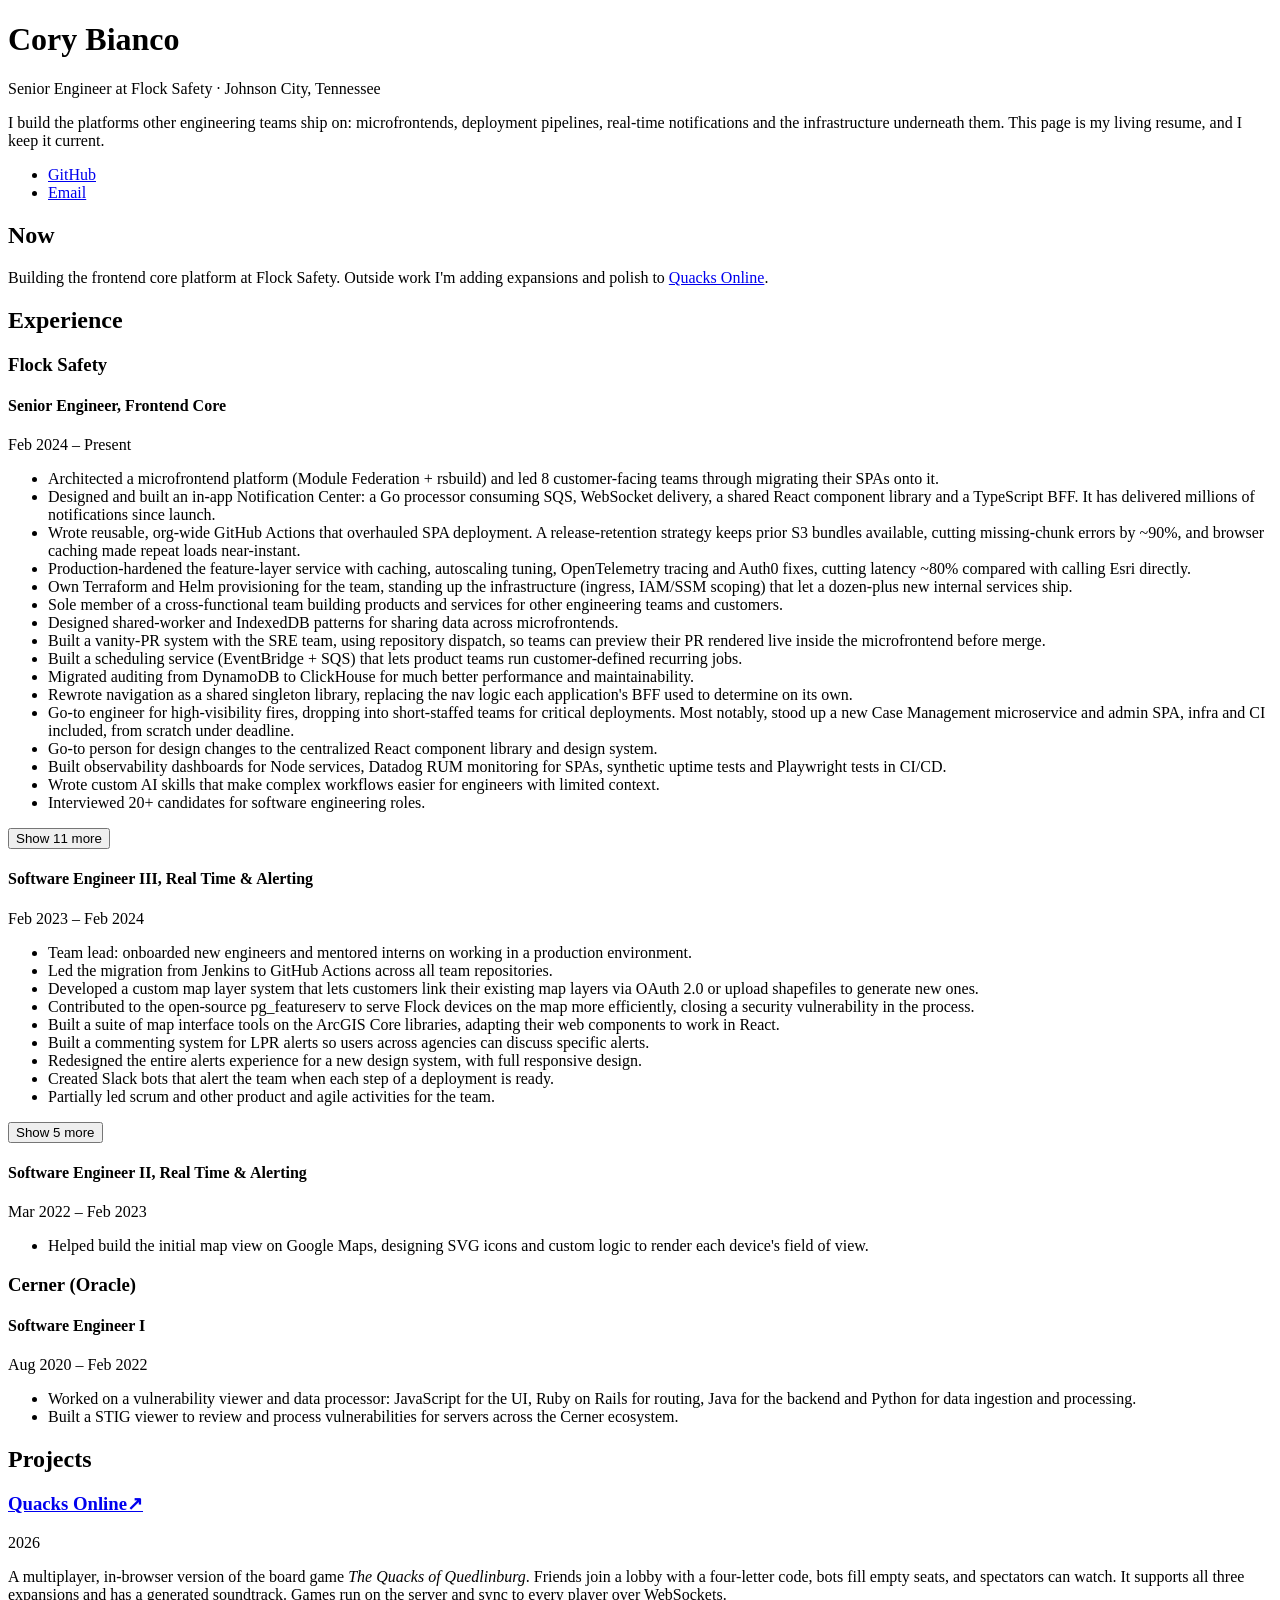
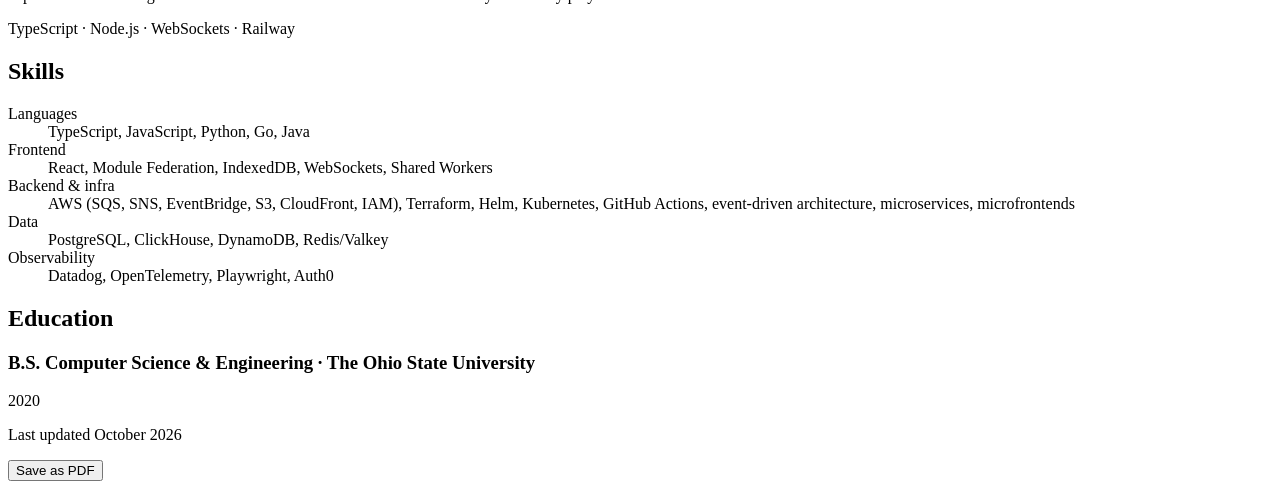
==== public/index.html @ 52268184 "First version of coryb.info A living resume: experience, projects, skills and education, with light " ====
<!doctype html>
<html lang="en">
<head>
  <meta charset="utf-8">
  <meta name="viewport" content="width=device-width, initial-scale=1">
  <title>Cory Bianco</title>
  <meta name="description" content="Cory Bianco, senior engineer at Flock Safety. A living resume: what I'm working on, where I've worked, and what I've built.">
  <link rel="canonical" href="https://coryb.info/">

  <meta property="og:type" content="profile">
  <meta property="og:title" content="Cory Bianco">
  <meta property="og:description" content="Senior engineer at Flock Safety. A living resume: what I'm working on, where I've worked, and what I've built.">
  <meta property="og:url" content="https://coryb.info/">

  <meta name="theme-color" content="#fbfbf9" media="(prefers-color-scheme: light)">
  <meta name="theme-color" content="#111112" media="(prefers-color-scheme: dark)">
  <link rel="icon" href="/favicon.svg" type="image/svg+xml">

  <link rel="preconnect" href="https://fonts.googleapis.com">
  <link rel="preconnect" href="https://fonts.gstatic.com" crossorigin>
  <link rel="stylesheet" href="https://fonts.googleapis.com/css2?family=Inter:opsz,wght@14..32,400..600&display=swap">
  <link rel="stylesheet" href="/styles.css">
  <script>document.documentElement.classList.add("js");</script>

  <script type="application/ld+json">
  {
    "@context": "https://schema.org",
    "@type": "Person",
    "name": "Cory Bianco",
    "url": "https://coryb.info/",
    "jobTitle": "Senior Engineer",
    "worksFor": { "@type": "Organization", "name": "Flock Safety" },
    "alumniOf": { "@type": "CollegeOrUniversity", "name": "The Ohio State University" },
    "address": { "@type": "PostalAddress", "addressLocality": "Johnson City", "addressRegion": "TN" },
    "sameAs": ["https://github.com/CoryBianco"]
  }
  </script>
</head>
<body>
  <main class="page">

    <header class="intro">
      <h1>Cory Bianco</h1>
      <p class="role">Senior Engineer at Flock Safety · Johnson City, Tennessee</p>
      <p class="lede">
        I build the platforms other engineering teams ship on: microfrontends, deployment
        pipelines, real-time notifications and the infrastructure underneath them. This page
        is my living resume, and I keep it current.
      </p>
      <ul class="links">
        <li><a href="https://github.com/CoryBianco" data-print="github.com/CoryBianco">GitHub</a></li>
        <li><a href="mailto:corybdev@gmail.com" data-print="corybdev@gmail.com">Email</a></li>
      </ul>
    </header>

    <section class="section web-only" aria-labelledby="now-h">
      <h2 id="now-h">Now</h2>
      <div class="section-body">
        <!-- Update this whenever your focus changes -->
        <p>
          Building the frontend core platform at Flock Safety. Outside work I'm adding
          expansions and polish to <a href="https://quacks.coryb.info">Quacks Online</a>.
        </p>
      </div>
    </section>

    <section class="section" aria-labelledby="experience-h">
      <h2 id="experience-h">Experience</h2>
      <div class="section-body">
        <!--
          Newest first. Each role shows its first few bullets; bullets with class="extra"
          sit behind a "Show N more" button on screen and always appear when printed.
        -->
        <article class="company">
          <h3>Flock Safety</h3>
          <div class="roles">

            <div class="role">
              <div class="entry-head">
                <h4>Senior Engineer, Frontend Core</h4>
                <span class="when">Feb 2024 – Present</span>
              </div>
              <ul id="flock-senior">
                <li>Architected a microfrontend platform (Module Federation + rsbuild) and led 8 customer-facing teams through migrating their SPAs onto it.</li>
                <li>Designed and built an in-app Notification Center: a Go processor consuming SQS, WebSocket delivery, a shared React component library and a TypeScript BFF. It has delivered millions of notifications since launch.</li>
                <li>Wrote reusable, org-wide GitHub Actions that overhauled SPA deployment. A release-retention strategy keeps prior S3 bundles available, cutting missing-chunk errors by ~90%, and browser caching made repeat loads near-instant.</li>
                <li>Production-hardened the feature-layer service with caching, autoscaling tuning, OpenTelemetry tracing and Auth0 fixes, cutting latency ~80% compared with calling Esri directly.</li>
                <li>Own Terraform and Helm provisioning for the team, standing up the infrastructure (ingress, IAM/SSM scoping) that let a dozen-plus new internal services ship.</li>
                <li class="extra">Sole member of a cross-functional team building products and services for other engineering teams and customers.</li>
                <li class="extra">Designed shared-worker and IndexedDB patterns for sharing data across microfrontends.</li>
                <li class="extra">Built a vanity-PR system with the SRE team, using repository dispatch, so teams can preview their PR rendered live inside the microfrontend before merge.</li>
                <li class="extra">Built a scheduling service (EventBridge + SQS) that lets product teams run customer-defined recurring jobs.</li>
                <li class="extra">Migrated auditing from DynamoDB to ClickHouse for much better performance and maintainability.</li>
                <li class="extra">Rewrote navigation as a shared singleton library, replacing the nav logic each application's BFF used to determine on its own.</li>
                <li class="extra">Go-to engineer for high-visibility fires, dropping into short-staffed teams for critical deployments. Most notably, stood up a new Case Management microservice and admin SPA, infra and CI included, from scratch under deadline.</li>
                <li class="extra">Go-to person for design changes to the centralized React component library and design system.</li>
                <li class="extra">Built observability dashboards for Node services, Datadog RUM monitoring for SPAs, synthetic uptime tests and Playwright tests in CI/CD.</li>
                <li class="extra">Wrote custom AI skills that make complex workflows easier for engineers with limited context.</li>
                <li class="extra">Interviewed 20+ candidates for software engineering roles.</li>
              </ul>
              <button type="button" class="text-btn more-btn" aria-expanded="false" aria-controls="flock-senior">Show more</button>
            </div>

            <div class="role">
              <div class="entry-head">
                <h4>Software Engineer III, Real Time &amp; Alerting</h4>
                <span class="when">Feb 2023 – Feb 2024</span>
              </div>
              <ul id="flock-se3">
                <li>Team lead: onboarded new engineers and mentored interns on working in a production environment.</li>
                <li>Led the migration from Jenkins to GitHub Actions across all team repositories.</li>
                <li>Developed a custom map layer system that lets customers link their existing map layers via OAuth 2.0 or upload shapefiles to generate new ones.</li>
                <li>Contributed to the open-source pg_featureserv to serve Flock devices on the map more efficiently, closing a security vulnerability in the process.</li>
                <li class="extra">Built a suite of map interface tools on the ArcGIS Core libraries, adapting their web components to work in React.</li>
                <li class="extra">Built a commenting system for LPR alerts so users across agencies can discuss specific alerts.</li>
                <li class="extra">Redesigned the entire alerts experience for a new design system, with full responsive design.</li>
                <li class="extra">Created Slack bots that alert the team when each step of a deployment is ready.</li>
                <li class="extra">Partially led scrum and other product and agile activities for the team.</li>
              </ul>
              <button type="button" class="text-btn more-btn" aria-expanded="false" aria-controls="flock-se3">Show more</button>
            </div>

            <div class="role">
              <div class="entry-head">
                <h4>Software Engineer II, Real Time &amp; Alerting</h4>
                <span class="when">Mar 2022 – Feb 2023</span>
              </div>
              <ul>
                <li>Helped build the initial map view on Google Maps, designing SVG icons and custom logic to render each device's field of view.</li>
              </ul>
            </div>

          </div>
        </article>

        <article class="company">
          <h3>Cerner <span class="org">(Oracle)</span></h3>
          <div class="roles">
            <div class="role">
              <div class="entry-head">
                <h4>Software Engineer I</h4>
                <span class="when">Aug 2020 – Feb 2022</span>
              </div>
              <ul>
                <li>Worked on a vulnerability viewer and data processor: JavaScript for the UI, Ruby on Rails for routing, Java for the backend and Python for data ingestion and processing.</li>
                <li>Built a STIG viewer to review and process vulnerabilities for servers across the Cerner ecosystem.</li>
              </ul>
            </div>
          </div>
        </article>
      </div>
    </section>

    <section class="section" aria-labelledby="projects-h">
      <h2 id="projects-h">Projects</h2>
      <div class="section-body">
        <article class="entry">
          <div class="entry-head">
            <h3><a href="https://quacks.coryb.info" data-print="quacks.coryb.info">Quacks Online<span class="arrow" aria-hidden="true">↗</span></a></h3>
            <span class="when">2026</span>
          </div>
          <p>
            A multiplayer, in-browser version of the board game <i>The Quacks of Quedlinburg</i>.
            Friends join a lobby with a four-letter code, bots fill empty seats, and spectators
            can watch. It supports all three expansions and has a generated soundtrack. Games
            run on the server and sync to every player over WebSockets.
          </p>
          <p class="stack">TypeScript · Node.js · WebSockets · Railway</p>
        </article>

        <!-- To add a project, copy the <article> above. -->
      </div>
    </section>

    <section class="section" aria-labelledby="skills-h">
      <h2 id="skills-h">Skills</h2>
      <div class="section-body">
        <dl class="skills">
          <div><dt>Languages</dt><dd>TypeScript, JavaScript, Python, Go, Java</dd></div>
          <div><dt>Frontend</dt><dd>React, Module Federation, IndexedDB, WebSockets, Shared Workers</dd></div>
          <div><dt>Backend &amp; infra</dt><dd>AWS (SQS, SNS, EventBridge, S3, CloudFront, IAM), Terraform, Helm, Kubernetes, GitHub Actions, event-driven architecture, microservices, microfrontends</dd></div>
          <div><dt>Data</dt><dd>PostgreSQL, ClickHouse, DynamoDB, Redis/Valkey</dd></div>
          <div><dt>Observability</dt><dd>Datadog, OpenTelemetry, Playwright, Auth0</dd></div>
        </dl>
      </div>
    </section>

    <section class="section" aria-labelledby="education-h">
      <h2 id="education-h">Education</h2>
      <div class="section-body">
        <article class="entry">
          <div class="entry-head">
            <h3>B.S. Computer Science &amp; Engineering <span class="org">· The Ohio State University</span></h3>
            <span class="when">2020</span>
          </div>
        </article>
      </div>
    </section>

    <footer class="foot">
      <!-- Update this date whenever you edit the page -->
      <p>Last updated <time datetime="2026-10">October 2026</time></p>
      <button type="button" class="text-btn print-btn" id="print-btn">Save as PDF</button>
    </footer>

  </main>

  <script>
    document.getElementById("print-btn").addEventListener("click", function () {
      window.print();
    });

    document.querySelectorAll(".more-btn").forEach(function (btn) {
      var list = document.getElementById(btn.getAttribute("aria-controls"));
      var count = list.querySelectorAll(".extra").length;

      function render() {
        var open = btn.getAttribute("aria-expanded") === "true";
        list.classList.toggle("is-open", open);
        btn.textContent = open ? "Show less" : "Show " + count + " more";
      }

      btn.addEventListener("click", function () {
        var open = btn.getAttribute("aria-expanded") !== "true";
        btn.setAttribute("aria-expanded", String(open));
        render();
      });

      render();
    });
  </script>
</body>
</html>
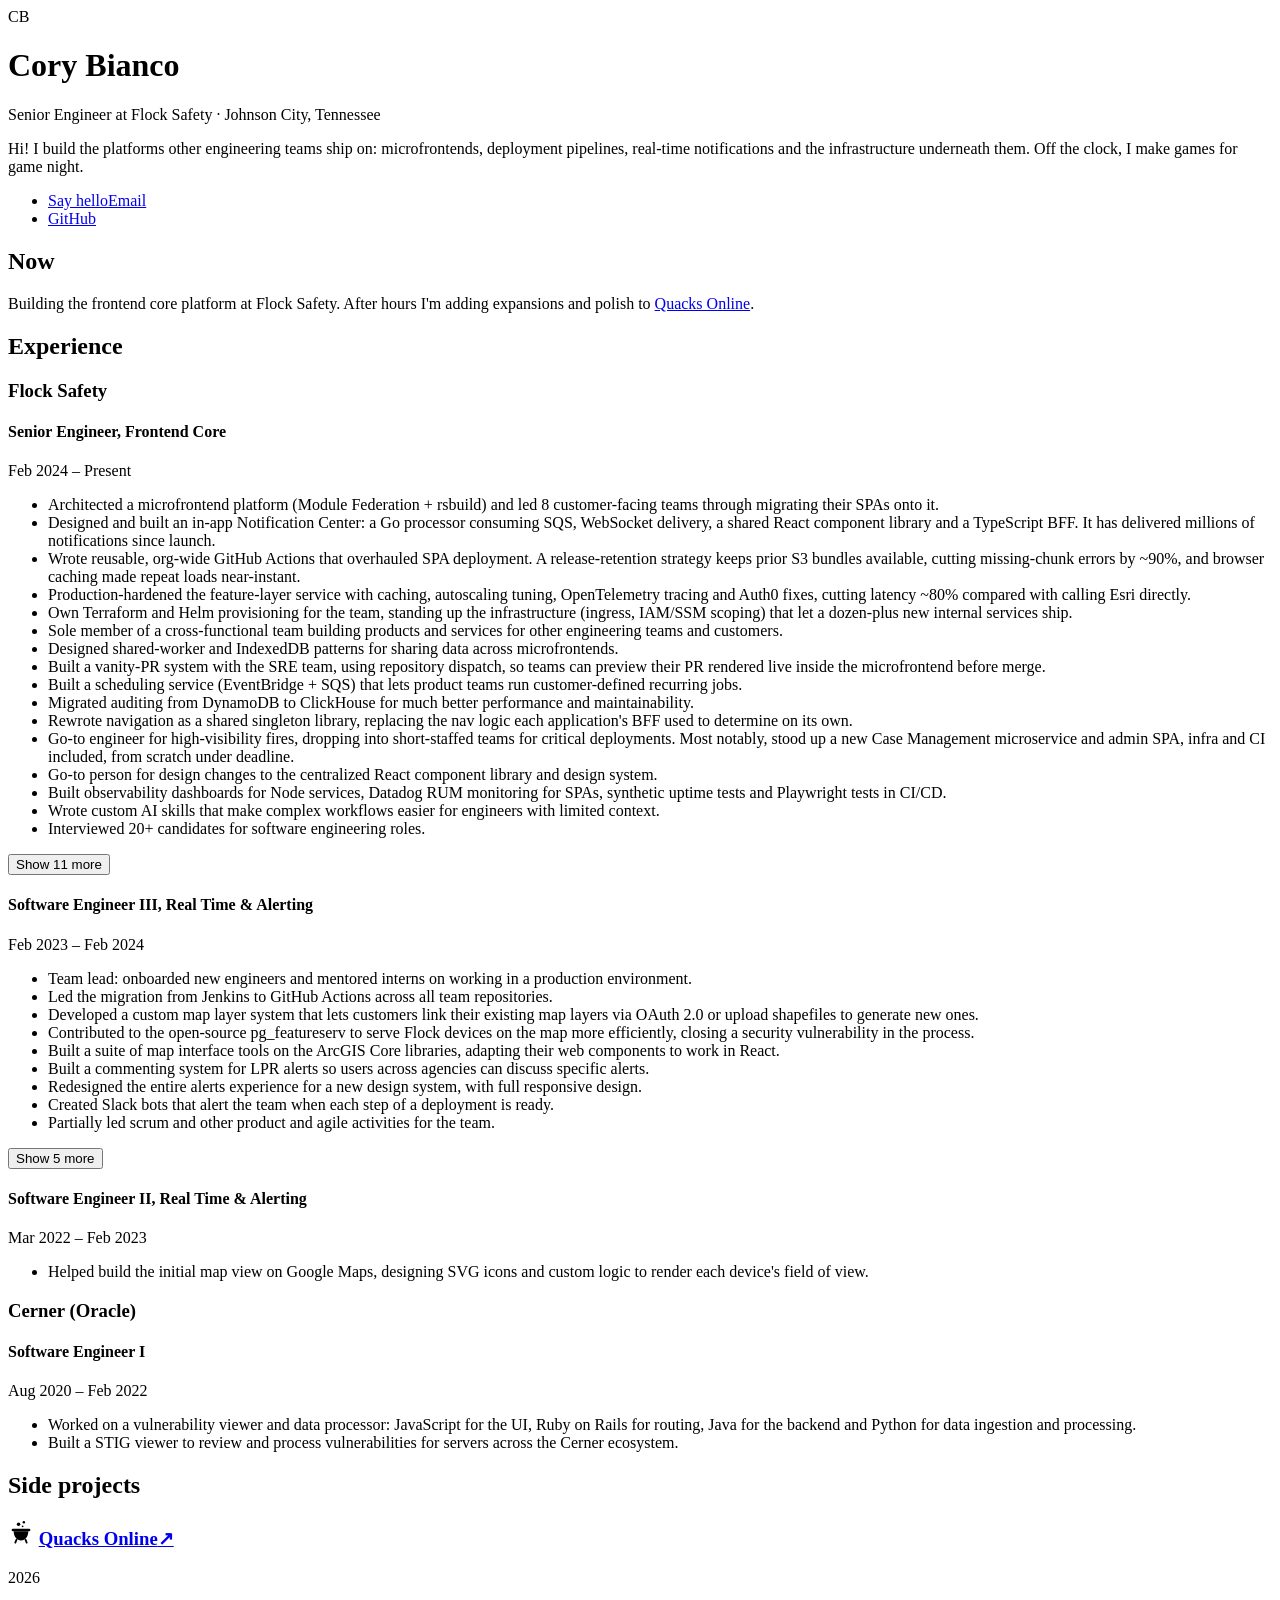
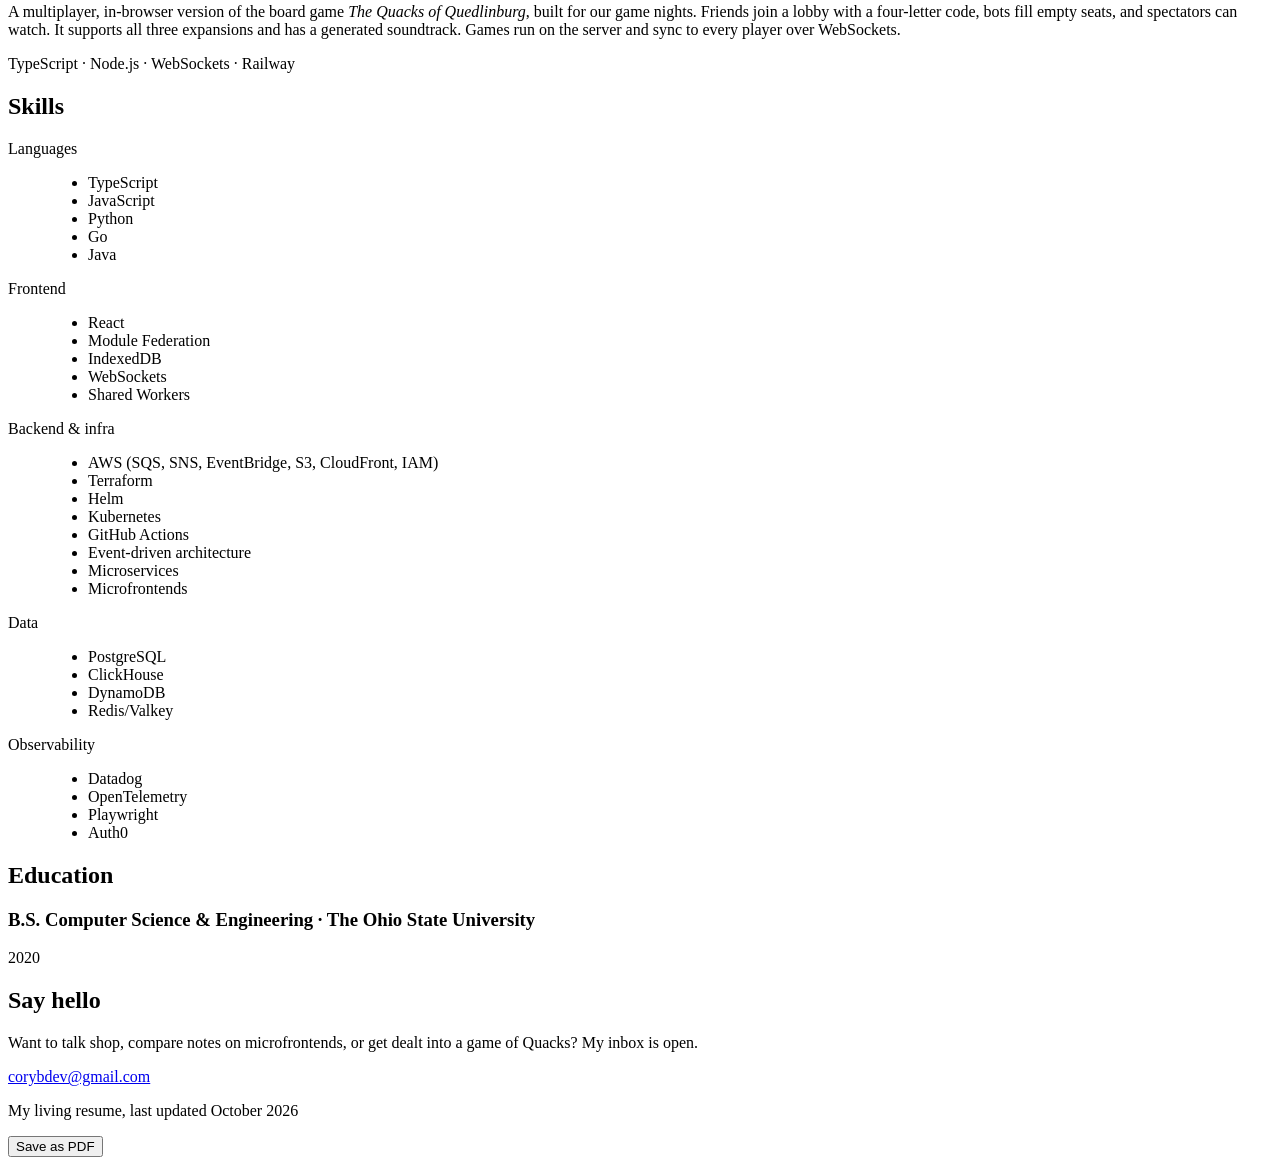
==== commit ef76dbc1: "Give the site a warmer look Swap the cool blue palette for cream and terracotta, set headings in Fra" ====
--- a/public/index.html
+++ b/public/index.html
@@ -12,13 +12,13 @@
   <meta property="og:description" content="Senior engineer at Flock Safety. A living resume: what I'm working on, where I've worked, and what I've built.">
   <meta property="og:url" content="https://coryb.info/">
 
-  <meta name="theme-color" content="#fbfbf9" media="(prefers-color-scheme: light)">
-  <meta name="theme-color" content="#111112" media="(prefers-color-scheme: dark)">
+  <meta name="theme-color" content="#faf6f0" media="(prefers-color-scheme: light)">
+  <meta name="theme-color" content="#1a1613" media="(prefers-color-scheme: dark)">
   <link rel="icon" href="/favicon.svg" type="image/svg+xml">
 
   <link rel="preconnect" href="https://fonts.googleapis.com">
   <link rel="preconnect" href="https://fonts.gstatic.com" crossorigin>
-  <link rel="stylesheet" href="https://fonts.googleapis.com/css2?family=Inter:opsz,wght@14..32,400..600&display=swap">
+  <link rel="stylesheet" href="https://fonts.googleapis.com/css2?family=Fraunces:ital,opsz,wght,SOFT@0,9..144,300..700,0..100;1,9..144,300..700,0..100&family=Inter:opsz,wght@14..32,400..600&display=swap">
   <link rel="stylesheet" href="/styles.css">
   <script>document.documentElement.classList.add("js");</script>
 
@@ -40,16 +40,21 @@
   <main class="page">
 
     <header class="intro">
+      <!-- To use a photo instead, save it as public/avatar.jpg and replace this span with:
+           <img class="avatar" src="/avatar.jpg" alt="" width="60" height="60"> -->
+      <span class="avatar" aria-hidden="true">CB</span>
       <h1>Cory Bianco</h1>
-      <p class="role">Senior Engineer at Flock Safety · Johnson City, Tennessee</p>
+      <p class="tagline">Senior Engineer at Flock Safety · Johnson City, Tennessee</p>
       <p class="lede">
-        I build the platforms other engineering teams ship on: microfrontends, deployment
-        pipelines, real-time notifications and the infrastructure underneath them. This page
-        is my living resume, and I keep it current.
+        Hi! I build the platforms other engineering teams ship on: microfrontends,
+        deployment pipelines, real-time notifications and the infrastructure underneath
+        them. Off the clock, I make games for game night.
       </p>
-      <ul class="links">
+      <ul class="actions">
+        <li>
+          <a class="pill" href="mailto:corybdev@gmail.com" data-print="corybdev@gmail.com"><span class="screen-only">Say hello</span><span class="print-only">Email</span></a>
+        </li>
         <li><a href="https://github.com/CoryBianco" data-print="github.com/CoryBianco">GitHub</a></li>
-        <li><a href="mailto:corybdev@gmail.com" data-print="corybdev@gmail.com">Email</a></li>
       </ul>
     </header>
 
@@ -58,8 +63,9 @@
       <div class="section-body">
         <!-- Update this whenever your focus changes -->
         <p>
-          Building the frontend core platform at Flock Safety. Outside work I'm adding
-          expansions and polish to <a href="https://quacks.coryb.info">Quacks Online</a>.
+          <span class="now-dot" aria-hidden="true"></span>Building the frontend core platform at
+          Flock Safety. After hours I'm adding expansions and polish to
+          <a href="https://quacks.coryb.info">Quacks Online</a>.
         </p>
       </div>
     </section>
@@ -152,18 +158,28 @@
     </section>
 
     <section class="section" aria-labelledby="projects-h">
-      <h2 id="projects-h">Projects</h2>
-      <div class="section-body">
-        <article class="entry">
+      <h2 id="projects-h">Side projects</h2>
+      <div class="section-body">
+        <article class="entry project">
           <div class="entry-head">
-            <h3><a href="https://quacks.coryb.info" data-print="quacks.coryb.info">Quacks Online<span class="arrow" aria-hidden="true">↗</span></a></h3>
+            <h3>
+              <svg class="project-icon" viewBox="0 0 32 32" width="26" height="26" aria-hidden="true" fill="currentColor">
+                <circle cx="13" cy="6.5" r="2.2"/>
+                <circle cx="19.5" cy="4" r="1.5"/>
+                <circle cx="18" cy="9" r="1.1"/>
+                <rect x="4.5" y="12" width="23" height="3.2" rx="1.6"/>
+                <path d="M7 15.2h18c0 6.6-3.7 11.3-9 11.3S7 21.8 7 15.2z"/>
+                <path d="M10.5 25.5 9 29M21.5 25.5 23 29" stroke="currentColor" stroke-width="2.2" stroke-linecap="round"/>
+              </svg>
+              <a href="https://quacks.coryb.info" data-print="quacks.coryb.info">Quacks Online<span class="arrow" aria-hidden="true">↗</span></a>
+            </h3>
             <span class="when">2026</span>
           </div>
           <p>
-            A multiplayer, in-browser version of the board game <i>The Quacks of Quedlinburg</i>.
-            Friends join a lobby with a four-letter code, bots fill empty seats, and spectators
-            can watch. It supports all three expansions and has a generated soundtrack. Games
-            run on the server and sync to every player over WebSockets.
+            A multiplayer, in-browser version of the board game <i>The Quacks of Quedlinburg</i>,
+            built for our game nights. Friends join a lobby with a four-letter code, bots fill
+            empty seats, and spectators can watch. It supports all three expansions and has a
+            generated soundtrack. Games run on the server and sync to every player over WebSockets.
           </p>
           <p class="stack">TypeScript · Node.js · WebSockets · Railway</p>
         </article>
@@ -176,11 +192,26 @@
       <h2 id="skills-h">Skills</h2>
       <div class="section-body">
         <dl class="skills">
-          <div><dt>Languages</dt><dd>TypeScript, JavaScript, Python, Go, Java</dd></div>
-          <div><dt>Frontend</dt><dd>React, Module Federation, IndexedDB, WebSockets, Shared Workers</dd></div>
-          <div><dt>Backend &amp; infra</dt><dd>AWS (SQS, SNS, EventBridge, S3, CloudFront, IAM), Terraform, Helm, Kubernetes, GitHub Actions, event-driven architecture, microservices, microfrontends</dd></div>
-          <div><dt>Data</dt><dd>PostgreSQL, ClickHouse, DynamoDB, Redis/Valkey</dd></div>
-          <div><dt>Observability</dt><dd>Datadog, OpenTelemetry, Playwright, Auth0</dd></div>
+          <div>
+            <dt>Languages</dt>
+            <dd><ul class="chips"><li>TypeScript</li><li>JavaScript</li><li>Python</li><li>Go</li><li>Java</li></ul></dd>
+          </div>
+          <div>
+            <dt>Frontend</dt>
+            <dd><ul class="chips"><li>React</li><li>Module Federation</li><li>IndexedDB</li><li>WebSockets</li><li>Shared Workers</li></ul></dd>
+          </div>
+          <div>
+            <dt>Backend &amp; infra</dt>
+            <dd><ul class="chips"><li>AWS (SQS, SNS, EventBridge, S3, CloudFront, IAM)</li><li>Terraform</li><li>Helm</li><li>Kubernetes</li><li>GitHub Actions</li><li>Event-driven architecture</li><li>Microservices</li><li>Microfrontends</li></ul></dd>
+          </div>
+          <div>
+            <dt>Data</dt>
+            <dd><ul class="chips"><li>PostgreSQL</li><li>ClickHouse</li><li>DynamoDB</li><li>Redis/Valkey</li></ul></dd>
+          </div>
+          <div>
+            <dt>Observability</dt>
+            <dd><ul class="chips"><li>Datadog</li><li>OpenTelemetry</li><li>Playwright</li><li>Auth0</li></ul></dd>
+          </div>
         </dl>
       </div>
     </section>
@@ -197,9 +228,18 @@
       </div>
     </section>
 
+    <section class="hello-card web-only" aria-labelledby="hello-h">
+      <h2 id="hello-h">Say hello</h2>
+      <p>
+        Want to talk shop, compare notes on microfrontends, or get dealt into a game of
+        Quacks? My inbox is open.
+      </p>
+      <a class="pill" href="mailto:corybdev@gmail.com">corybdev@gmail.com</a>
+    </section>
+
     <footer class="foot">
       <!-- Update this date whenever you edit the page -->
-      <p>Last updated <time datetime="2026-10">October 2026</time></p>
+      <p>My living resume, last updated <time datetime="2026-10">October 2026</time></p>
       <button type="button" class="text-btn print-btn" id="print-btn">Save as PDF</button>
     </footer>
 
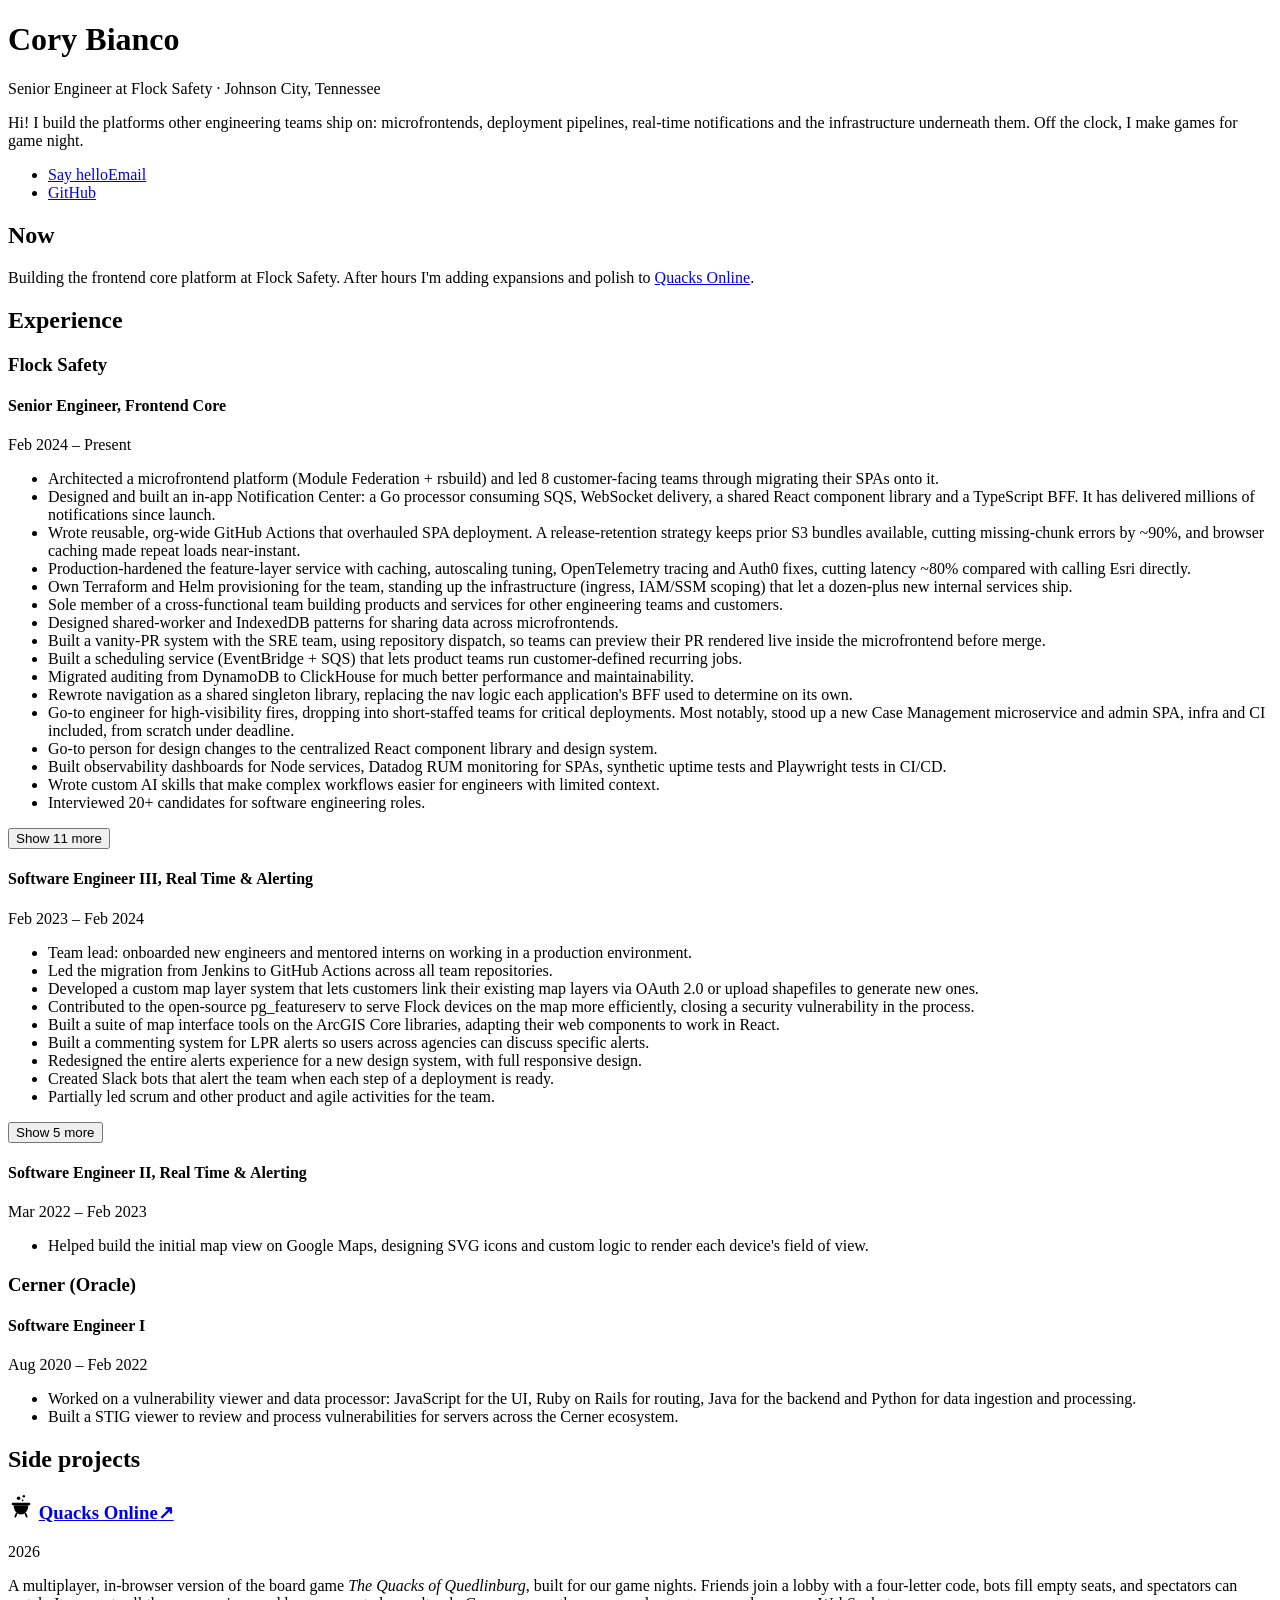
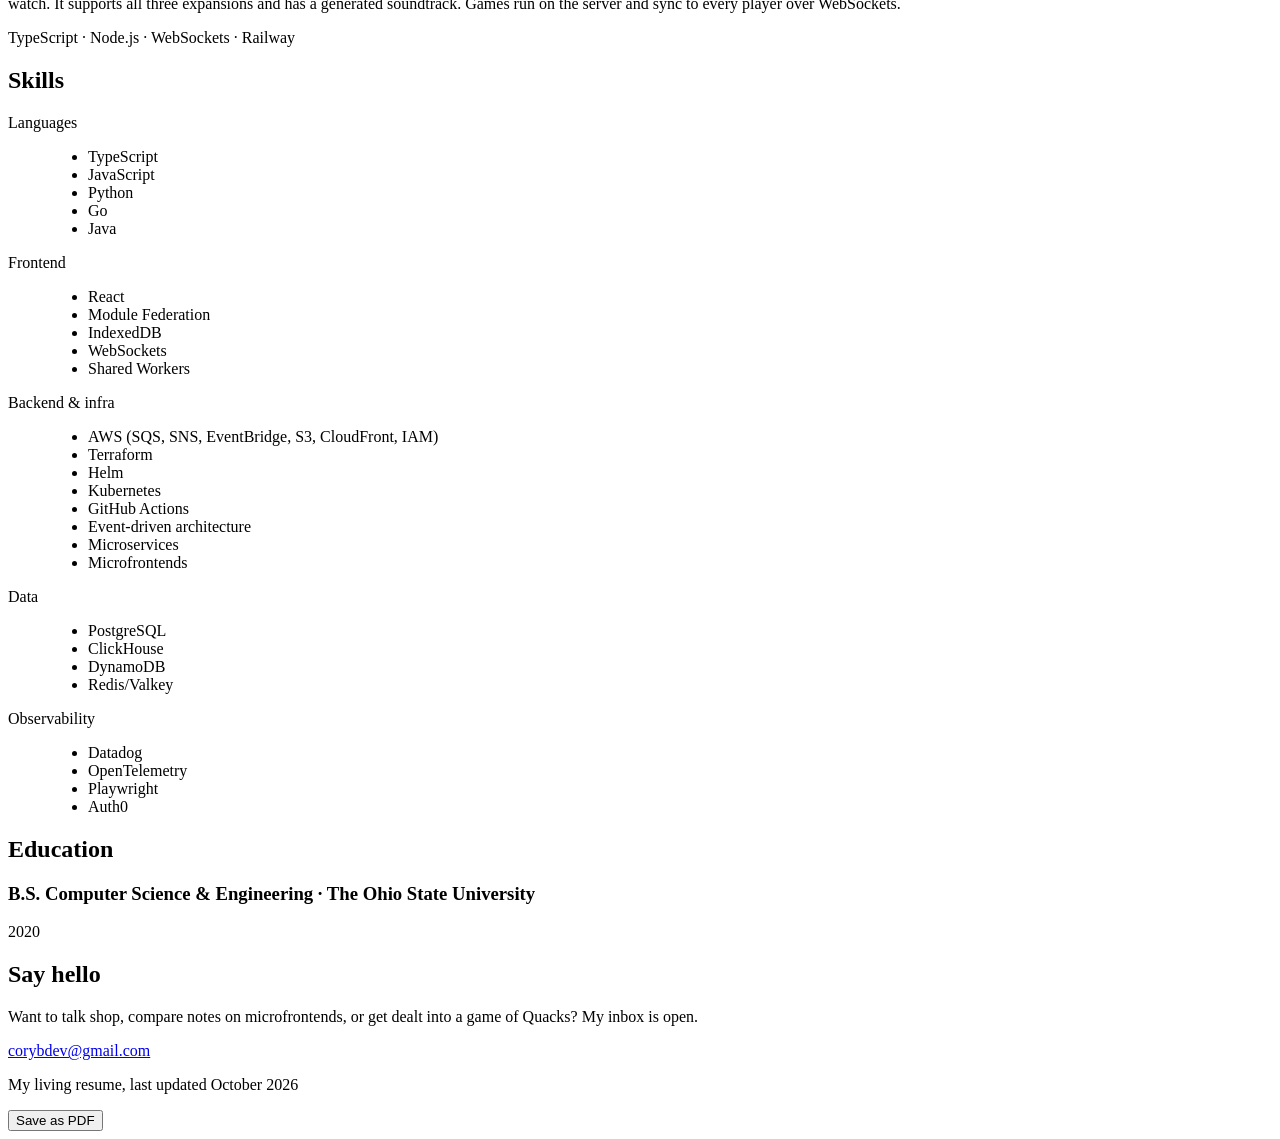
==== commit 561d4478: "Restyle the site in a bold, Swiss-poster look Replace the cream-and-serif style with Archivo, heavy " ====
--- a/public/index.html
+++ b/public/index.html
@@ -12,13 +12,13 @@
   <meta property="og:description" content="Senior engineer at Flock Safety. A living resume: what I'm working on, where I've worked, and what I've built.">
   <meta property="og:url" content="https://coryb.info/">
 
-  <meta name="theme-color" content="#faf6f0" media="(prefers-color-scheme: light)">
-  <meta name="theme-color" content="#1a1613" media="(prefers-color-scheme: dark)">
+  <meta name="theme-color" content="#ffffff" media="(prefers-color-scheme: light)">
+  <meta name="theme-color" content="#0b0b0b" media="(prefers-color-scheme: dark)">
   <link rel="icon" href="/favicon.svg" type="image/svg+xml">
 
   <link rel="preconnect" href="https://fonts.googleapis.com">
   <link rel="preconnect" href="https://fonts.gstatic.com" crossorigin>
-  <link rel="stylesheet" href="https://fonts.googleapis.com/css2?family=Fraunces:ital,opsz,wght,SOFT@0,9..144,300..700,0..100;1,9..144,300..700,0..100&family=Inter:opsz,wght@14..32,400..600&display=swap">
+  <link rel="stylesheet" href="https://fonts.googleapis.com/css2?family=Archivo:wdth,wght@100..125,400..800&display=swap">
   <link rel="stylesheet" href="/styles.css">
   <script>document.documentElement.classList.add("js");</script>
 
@@ -40,9 +40,6 @@
   <main class="page">
 
     <header class="intro">
-      <!-- To use a photo instead, save it as public/avatar.jpg and replace this span with:
-           <img class="avatar" src="/avatar.jpg" alt="" width="60" height="60"> -->
-      <span class="avatar" aria-hidden="true">CB</span>
       <h1>Cory Bianco</h1>
       <p class="tagline">Senior Engineer at Flock Safety · Johnson City, Tennessee</p>
       <p class="lede">
